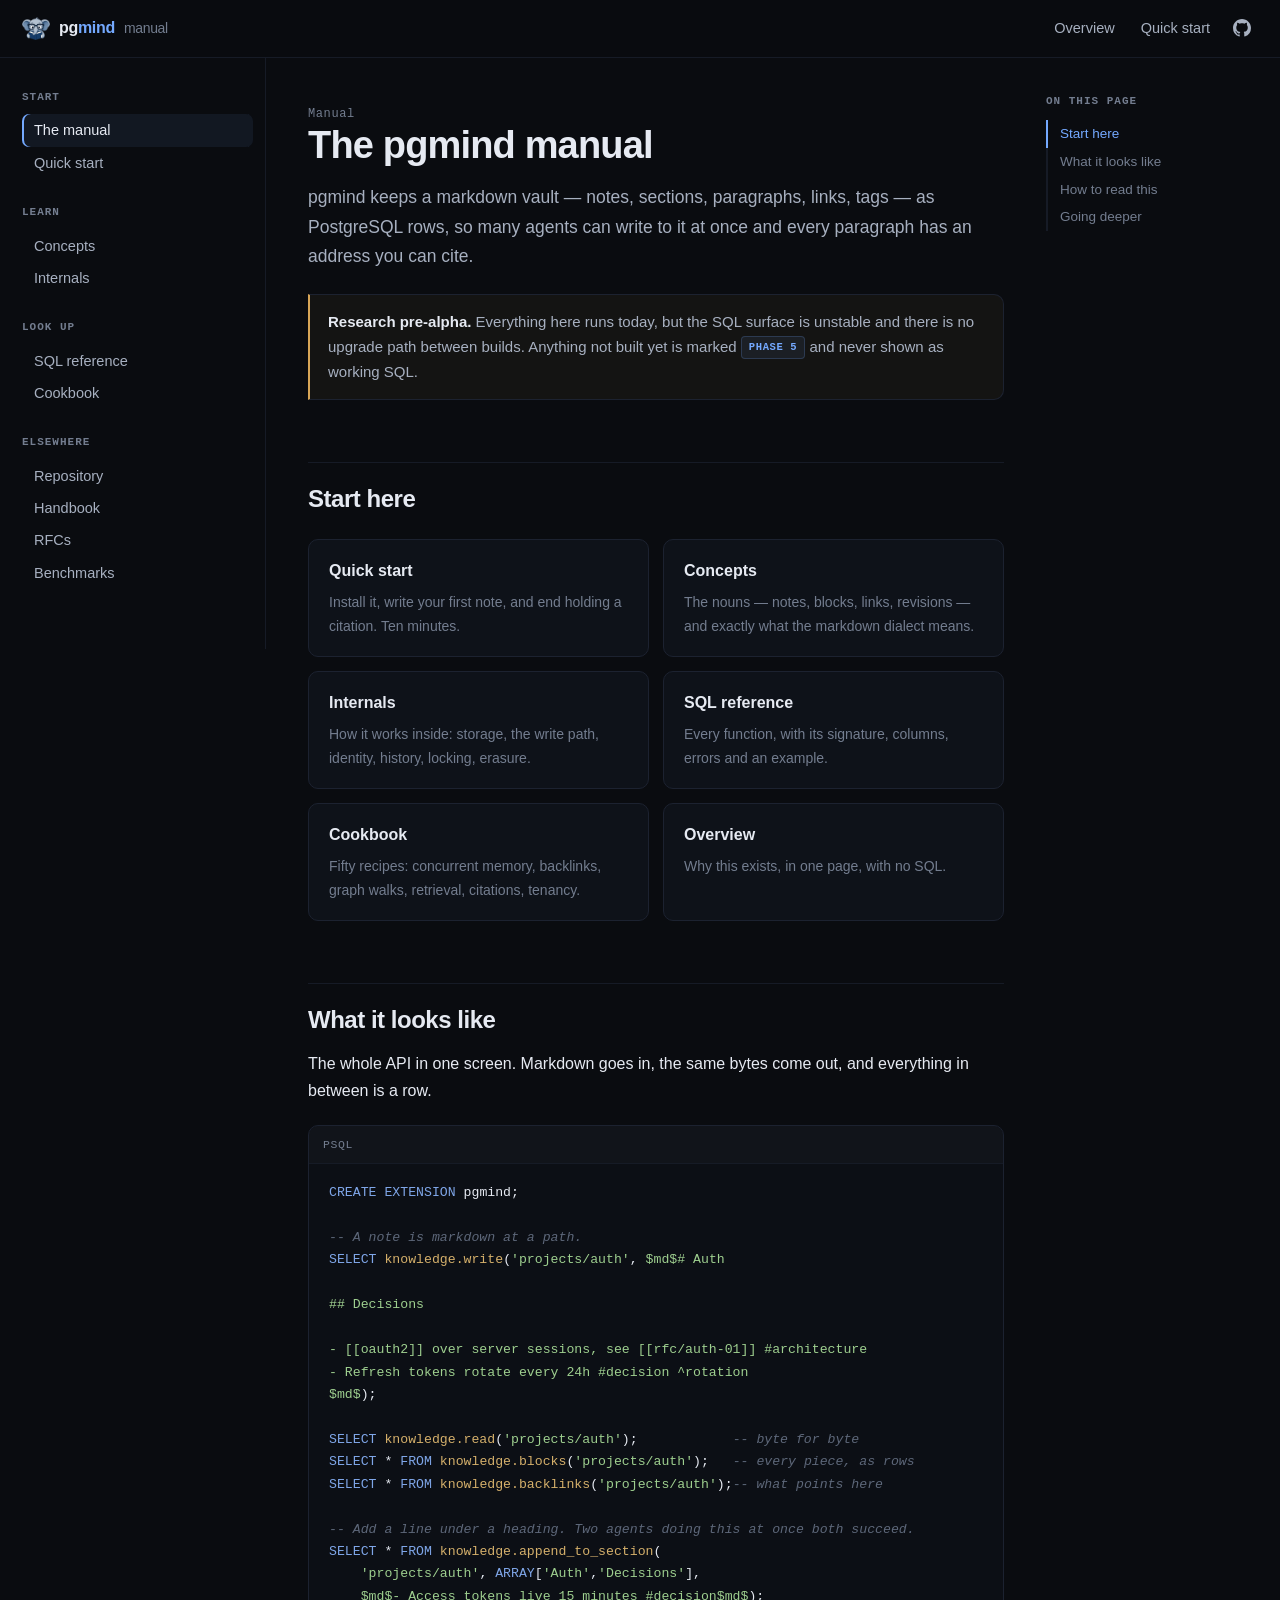
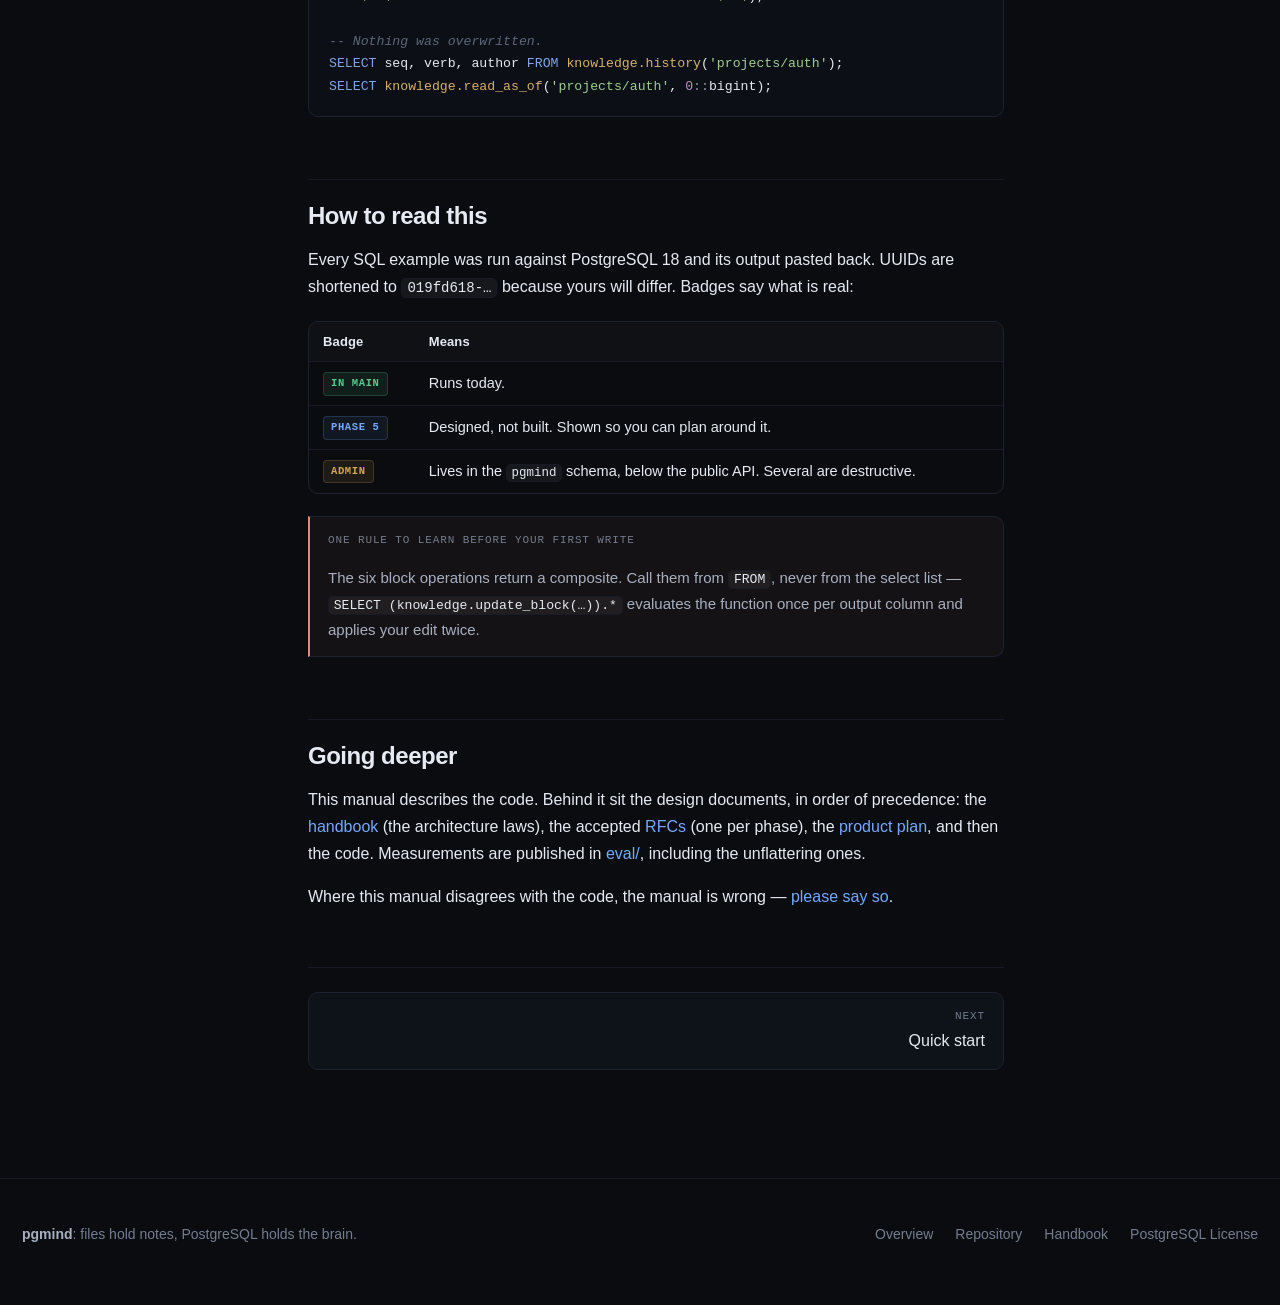
==== website/docs/index.html @ fa75dfe1 "feat: update docs and website" ====
<!doctype html>
<html lang="en">
<head>
<meta charset="utf-8">
<meta name="viewport" content="width=device-width, initial-scale=1">

<title>The pgmind manual</title>
<meta name="description" content="The pgmind user manual: quick start, the vault model, how it works inside, a complete SQL reference, and a cookbook of recipes.">
<link rel="canonical" href="https://marosilabs.github.io/pgmind/docs/">
<meta name="author" content="Marosi Labs">
<meta name="robots" content="index, follow, max-snippet:-1, max-image-preview:large">

<meta name="theme-color" content="#0a0c10">
<meta name="color-scheme" content="dark">
<link rel="icon" href="../assets/favicon.png" type="image/png" sizes="180x180">
<link rel="apple-touch-icon" href="../assets/favicon.png">
<link rel="stylesheet" href="docs.css">

<meta property="og:type" content="article">
<meta property="og:site_name" content="pgmind">
<meta property="og:locale" content="en_US">
<meta property="og:url" content="https://marosilabs.github.io/pgmind/docs/">
<meta property="og:title" content="The pgmind manual">
<meta property="og:description" content="Quick start, the vault model, the internals, a complete SQL reference, and a cookbook — for a markdown knowledge vault stored as PostgreSQL rows.">
<meta property="og:image" content="https://marosilabs.github.io/pgmind/assets/og.png">
<meta name="twitter:card" content="summary_large_image">
<meta name="twitter:title" content="The pgmind manual">
<meta name="twitter:description" content="Quick start, the vault model, the internals, a complete SQL reference, and a cookbook.">
<meta name="twitter:image" content="https://marosilabs.github.io/pgmind/assets/og.png">
</head>
<body>

<a class="skip" href="#doc">Skip to content</a>

<svg class="sprite" aria-hidden="true">
  <symbol id="gh" viewBox="0 0 16 16">
    <path fill="currentColor" d="M8 0c4.42 0 8 3.58 8 8a8.013 8.013 0 0 1-5.45 7.59c-.4.08-.55-.17-.55-.38 0-.27.01-1.13.01-2.2 0-.75-.25-1.23-.54-1.48 1.78-.2 3.65-.88 3.65-3.95 0-.88-.31-1.59-.82-2.15.08-.2.36-1.02-.08-2.12 0 0-.67-.22-2.2.82-.64-.18-1.32-.27-2-.27s-1.36.09-2 .27c-1.53-1.03-2.2-.82-2.2-.82-.44 1.1-.16 1.92-.08 2.12-.51.56-.82 1.28-.82 2.15 0 3.06 1.86 3.75 3.64 3.95-.23.2-.44.55-.51 1.07-.46.21-1.61.55-2.33-.66-.15-.24-.6-.83-1.23-.82-.67.01-.27.38.01.53.34.19.73.9.82 1.13.16.45.68 1.31 2.69.94 0 .67.01 1.3.01 1.49 0 .21-.15.45-.55.38A7.995 7.995 0 0 1 0 8c0-4.42 3.58-8 8-8Z"/>
  </symbol>
  <symbol id="copy" viewBox="0 0 16 16">
    <path fill="none" stroke="currentColor" stroke-width="1.4" stroke-linejoin="round"
          d="M5.7 5.7h7.1v7.1H5.7zM10.3 5.7V3.2H3.2v7.1h2.5"/>
  </symbol>
  <symbol id="check" viewBox="0 0 16 16">
    <path fill="none" stroke="currentColor" stroke-width="1.7" stroke-linecap="round"
          stroke-linejoin="round" d="m3.4 8.4 3 3 6.2-7"/>
  </symbol>
  <symbol id="menu" viewBox="0 0 16 16">
    <path fill="none" stroke="currentColor" stroke-width="1.5" stroke-linecap="round"
          d="M2.5 4.5h11M2.5 8h11M2.5 11.5h11"/>
  </symbol>
</svg>

<header class="site-head">
  <div class="head-inner">
    <button class="side-toggle" type="button" aria-expanded="false" aria-controls="side" aria-label="Navigation">
      <svg width="16" height="16" aria-hidden="true"><use href="#menu"/></svg>
    </button>
    <a class="brand" href="../" aria-label="pgmind home">
      <img src="../assets/mark.png" alt="" width="28" height="24">
      <span><b>pg</b>mind</span>
      <span class="in">manual</span>
    </a>
    <nav class="head-nav">
      <a href="../">Overview</a>
      <a href="quickstart.html">Quick start</a>
      <a class="icon-link" href="https://github.com/MarosiLabs/pgmind" aria-label="Repository on GitHub">
        <svg width="18" height="18" aria-hidden="true"><use href="#gh"/></svg>
      </a>
    </nav>
  </div>
</header>

<div class="docs-shell">

  <aside class="docs-side" id="side">
    <nav aria-label="Manual">
      <h2>Start</h2>
      <ul>
        <li><a href="index.html">The manual</a></li>
        <li><a href="quickstart.html">Quick start</a></li>
      </ul>

      <h2>Learn</h2>
      <ul>
        <li><a href="concepts.html">Concepts</a></li>
        <li><a href="internals.html">Internals</a></li>
      </ul>

      <h2>Look up</h2>
      <ul>
        <li><a href="sql.html">SQL reference</a></li>
        <li><a href="cookbook.html">Cookbook</a></li>
      </ul>

      <h2>Elsewhere</h2>
      <ul>
        <li><a href="https://github.com/MarosiLabs/pgmind">Repository</a></li>
        <li><a href="https://github.com/MarosiLabs/pgmind/blob/main/docs/PGMIND.md">Handbook</a></li>
        <li><a href="https://github.com/MarosiLabs/pgmind/tree/main/docs/rfcs">RFCs</a></li>
        <li><a href="https://github.com/MarosiLabs/pgmind/tree/main/eval/published">Benchmarks</a></li>
      </ul>
    </nav>
  </aside>

  <main class="docs-main" id="doc">
    <p class="crumbs">Manual</p>
    <h1>The pgmind manual</h1>
    <p class="lede">
      pgmind keeps a markdown vault — notes, sections, paragraphs, links, tags —
      as PostgreSQL rows, so many agents can write to it at once and every
      paragraph has an address you can cite.
    </p>

    <div class="note-box warn">
      <p>
        <b>Research pre-alpha.</b> Everything here runs today, but the SQL surface
        is unstable and there is no upgrade path between builds. Anything not
        built yet is marked <span class="badge next">Phase 5</span> and never
        shown as working SQL.
      </p>
    </div>

    <h2 id="start">Start here</h2>

    <div class="cards">
      <a href="quickstart.html">
        <b>Quick start</b>
        <span>Install it, write your first note, and end holding a citation.
              Ten minutes.</span>
      </a>
      <a href="concepts.html">
        <b>Concepts</b>
        <span>The nouns — notes, blocks, links, revisions — and exactly what the
              markdown dialect means.</span>
      </a>
      <a href="internals.html">
        <b>Internals</b>
        <span>How it works inside: storage, the write path, identity, history,
              locking, erasure.</span>
      </a>
      <a href="sql.html">
        <b>SQL reference</b>
        <span>Every function, with its signature, columns, errors and an
              example.</span>
      </a>
      <a href="cookbook.html">
        <b>Cookbook</b>
        <span>Fifty recipes: concurrent memory, backlinks, graph walks,
              retrieval, citations, tenancy.</span>
      </a>
      <a href="../">
        <b>Overview</b>
        <span>Why this exists, in one page, with no SQL.</span>
      </a>
    </div>

    <h2 id="shape">What it looks like</h2>
    <p>
      The whole API in one screen. Markdown goes in, the same bytes come out, and
      everything in between is a row.
    </p>

    <div class="code">
      <div class="cap">psql</div>
<pre><code class="sql">CREATE EXTENSION pgmind;

-- A note is markdown at a path.
SELECT knowledge.write('projects/auth', $md$# Auth

## Decisions

- [[oauth2]] over server sessions, see [[rfc/auth-01]] #architecture
- Refresh tokens rotate every 24h #decision ^rotation
$md$);

SELECT knowledge.read('projects/auth');            -- byte for byte
SELECT * FROM knowledge.blocks('projects/auth');   -- every piece, as rows
SELECT * FROM knowledge.backlinks('projects/auth');-- what points here

-- Add a line under a heading. Two agents doing this at once both succeed.
SELECT * FROM knowledge.append_to_section(
    'projects/auth', ARRAY['Auth','Decisions'],
    $md$- Access tokens live 15 minutes #decision$md$);

-- Nothing was overwritten.
SELECT seq, verb, author FROM knowledge.history('projects/auth');
SELECT knowledge.read_as_of('projects/auth', 0::bigint);</code></pre>
    </div>

    <h2 id="how-to-read">How to read this</h2>

    <p>
      Every SQL example was run against PostgreSQL&nbsp;18 and its output pasted
      back. UUIDs are shortened to <code>019fd618-…</code> because yours will
      differ. Badges say what is real:
    </p>

    <div class="table-scroll">
    <table>
      <thead><tr><th scope="col">Badge</th><th scope="col">Means</th></tr></thead>
      <tbody>
        <tr><td><span class="badge ok">In main</span></td>
            <td>Runs today.</td></tr>
        <tr><td><span class="badge next">Phase 5</span></td>
            <td>Designed, not built. Shown so you can plan around it.</td></tr>
        <tr><td><span class="badge admin">Admin</span></td>
            <td>Lives in the <code>pgmind</code> schema, below the public API.
                Several are destructive.</td></tr>
      </tbody>
    </table>
    </div>

    <div class="note-box trap">
      <span class="lbl">One rule to learn before your first write</span>
      <p>
        The six block operations return a composite. Call them from
        <code>FROM</code>, never from the select list —
        <code>SELECT (knowledge.update_block(…)).*</code> evaluates the function
        once per output column and applies your edit twice.
      </p>
    </div>

    <h2 id="deeper">Going deeper</h2>
    <p>
      This manual describes the code. Behind it sit the design documents, in
      order of precedence: the
      <a href="https://github.com/MarosiLabs/pgmind/blob/main/docs/PGMIND.md">handbook</a>
      (the architecture laws), the accepted
      <a href="https://github.com/MarosiLabs/pgmind/tree/main/docs/rfcs">RFCs</a>
      (one per phase), the
      <a href="https://github.com/MarosiLabs/pgmind/blob/main/docs/PRODUCT-PLAN.md">product plan</a>,
      and then the code. Measurements are published in
      <a href="https://github.com/MarosiLabs/pgmind/tree/main/eval/published">eval/</a>,
      including the unflattering ones.
    </p>
    <p>
      Where this manual disagrees with the code, the manual is wrong —
      <a href="https://github.com/MarosiLabs/pgmind/issues">please say so</a>.
    </p>

    <nav class="page-nav" aria-label="Page">
      <a class="next" href="quickstart.html">
        <span>Next</span>
        Quick start
      </a>
    </nav>
  </main>

  <aside class="docs-toc" aria-label="On this page"><nav id="toc"></nav></aside>
</div>

<footer class="site-foot">
  <div class="foot-inner">
    <p><b>pgmind</b>: files hold notes, PostgreSQL holds the brain.</p>
    <p class="foot-links">
      <a href="../">Overview</a>
      <a href="https://github.com/MarosiLabs/pgmind">Repository</a>
      <a href="https://github.com/MarosiLabs/pgmind/blob/main/docs/PGMIND.md">Handbook</a>
      <a href="https://github.com/MarosiLabs/pgmind/blob/main/LICENSE">PostgreSQL License</a>
    </p>
  </div>
</footer>

<script src="docs.js" defer></script>
</body>
</html>
---- website/docs/docs.css ----
/* pgmind — the manual
   ---------------------------------------------------------------
   Same tokens as the landing page (styles.css), duplicated rather than
   imported: @import is render-blocking and would drag in landing-only
   rules that fight the three-column shell below. Keep the two blocks in
   sync by hand — they are short and they change almost never. */

:root {
  --bg:        #0a0c10;
  --bg-raise:  #0e1219;
  --bg-code:   #0c0f15;
  --line:      #1c2230;
  --line-soft: #161b26;

  --ink:       #e6eaf2;
  --ink-dim:   #a7b0c0;
  --ink-mute:  #737d8f;

  --accent:    #74a9ff;
  --accent-2:  #4c8dff;
  --on-accent: #06101f;

  --ok:        #57c98b;
  --warn:      #d8a657;

  --r: 10px;

  --side-w: 244px;
  --toc-w:  212px;
  --main-w: 760px;
  --head-h: 58px;

  --sans: ui-sans-serif, -apple-system, BlinkMacSystemFont, "Segoe UI", Inter,
          Roboto, "Helvetica Neue", Arial, sans-serif;
  --mono: ui-monospace, SFMono-Regular, "SF Mono", Menlo, Consolas,
          "Liberation Mono", monospace;
}

*, *::before, *::after { box-sizing: border-box; }

html { -webkit-text-size-adjust: 100%; scroll-behavior: smooth; }
@media (prefers-reduced-motion: reduce) { html { scroll-behavior: auto; } }

body {
  margin: 0;
  background: var(--bg);
  color: var(--ink);
  font-family: var(--sans);
  font-size: 16px;
  line-height: 1.68;
  -webkit-font-smoothing: antialiased;
  text-rendering: optimizeLegibility;
}

a { color: var(--accent); text-decoration: none; }
a:hover { text-decoration: underline; text-underline-offset: 3px; }
img { max-width: 100%; height: auto; }

:focus-visible { outline: 2px solid var(--accent); outline-offset: 3px; border-radius: 4px; }

.skip {
  position: absolute; left: -9999px; top: 0; z-index: 50;
  background: var(--accent); color: var(--on-accent);
  padding: 10px 16px; border-radius: 0 0 var(--r) 0; font-weight: 600;
}
.skip:focus { left: 0; }

.sprite { position: absolute; width: 0; height: 0; overflow: hidden; }

/* ---------------------------------------------------------------- header */

.site-head {
  position: sticky; top: 0; z-index: 30;
  height: var(--head-h);
  background: color-mix(in srgb, var(--bg) 86%, transparent);
  backdrop-filter: saturate(160%) blur(12px);
  border-bottom: 1px solid var(--line-soft);
}
.head-inner {
  display: flex; align-items: center; gap: 18px; height: 100%;
  padding-inline: 22px;
}

.brand {
  display: inline-flex; align-items: center; gap: 9px;
  color: var(--ink); font-size: 16px; letter-spacing: -0.02em; font-weight: 600;
  flex: none;
}
.brand:hover { text-decoration: none; }
.brand img { width: 28px; height: auto; }
.brand span { color: var(--accent); }
.brand b { font-weight: 600; color: var(--ink); }
.brand .in { color: var(--ink-mute); font-weight: 500; font-size: 14px; }

.head-nav { display: flex; align-items: center; gap: 6px; margin-left: auto; }
.head-nav a:not(.icon-link) {
  color: var(--ink-dim); font-size: 14.5px; padding: 6px 10px; border-radius: 7px;
}
.head-nav a:not(.icon-link):hover { color: var(--ink); background: #ffffff0d; text-decoration: none; }

.icon-link {
  display: inline-flex; align-items: center; justify-content: center;
  width: 32px; height: 32px; border-radius: 7px; color: var(--ink-dim);
}
.icon-link:hover { color: var(--ink); background: #ffffff0d; text-decoration: none; }

/* The sidebar toggle only exists on narrow screens. */
.side-toggle {
  display: none; appearance: none; background: none; border: 1px solid var(--line);
  color: var(--ink-dim); border-radius: 7px; width: 34px; height: 34px;
  align-items: center; justify-content: center; cursor: pointer; flex: none;
}
.side-toggle:hover { color: var(--ink); background: #ffffff0d; }

/* ----------------------------------------------------------------- shell */

.docs-shell {
  display: grid;
  grid-template-columns: var(--side-w) minmax(0, 1fr) var(--toc-w);
  gap: 0 42px;
  max-width: 1400px;
  margin-inline: auto;
  padding-inline: 22px;
  align-items: start;
}

/* --------------------------------------------------------------- sidebar */

.docs-side {
  position: sticky; top: var(--head-h);
  max-height: calc(100vh - var(--head-h));
  overflow-y: auto; overscroll-behavior: contain;
  padding: 30px 12px 60px 0;
  border-right: 1px solid var(--line-soft);
  scrollbar-width: thin;
}
.docs-side h2 {
  margin: 24px 0 8px; font-size: 11px; font-weight: 600;
  letter-spacing: 0.09em; text-transform: uppercase; color: var(--ink-mute);
  font-family: var(--mono);
}
.docs-side h2:first-child { margin-top: 0; }
.docs-side ul { list-style: none; margin: 0; padding: 0; }
.docs-side a {
  display: block; padding: 6px 12px; border-radius: 7px;
  color: var(--ink-dim); font-size: 14.5px; line-height: 1.4;
}
.docs-side a:hover { color: var(--ink); background: #ffffff0a; text-decoration: none; }
.docs-side a[aria-current="page"] {
  color: var(--ink); background: #74a9ff14;
  box-shadow: inset 2px 0 0 var(--accent);
}
.docs-side .sub { padding-left: 12px; margin: 2px 0 6px; }
.docs-side .sub a { font-size: 13.5px; padding: 4px 12px; color: var(--ink-mute); }

/* ------------------------------------------------------------------- toc */

.docs-toc {
  position: sticky; top: var(--head-h);
  max-height: calc(100vh - var(--head-h));
  overflow-y: auto; overscroll-behavior: contain;
  padding: 34px 0 60px;
  scrollbar-width: thin;
}
.docs-toc p {
  margin: 0 0 10px; font-family: var(--mono); font-size: 11px; font-weight: 600;
  letter-spacing: 0.09em; text-transform: uppercase; color: var(--ink-mute);
}
.docs-toc ul { list-style: none; margin: 0; padding: 0; }
.docs-toc a {
  display: block; padding: 4px 0 4px 12px;
  border-left: 2px solid var(--line-soft);
  color: var(--ink-mute); font-size: 13.5px; line-height: 1.45;
}
.docs-toc a:hover { color: var(--ink-dim); text-decoration: none; }
.docs-toc a.on { color: var(--accent); border-left-color: var(--accent); }
.docs-toc a.in { color: var(--ink-dim); }
.docs-toc .l3 { padding-left: 24px; font-size: 13px; }

/* Sub-entries stay collapsed until the reader is inside their section. The SQL
   reference has 45 of them; listing all at once is a wall, not a map. */
.toc-sub { display: none; }
.toc-sub.open { display: block; }

/* ------------------------------------------------------------------ main */

.docs-main {
  min-width: 0;
  max-width: var(--main-w);
  padding: 30px 0 88px;
}

.crumbs {
  margin: 0 0 12px; font-family: var(--mono); font-size: 12px;
  letter-spacing: 0.05em; color: var(--ink-mute);
}
.crumbs a { color: var(--ink-mute); }
.crumbs a:hover { color: var(--ink-dim); }

.docs-main h1 {
  margin: 0; font-size: clamp(29px, 4.4vw, 38px); font-weight: 640;
  line-height: 1.14; letter-spacing: -0.022em;
}
.lede {
  margin: 16px 0 0; font-size: 17.5px; color: var(--ink-dim); text-wrap: pretty;
}

.docs-main h2 {
  margin: 62px 0 0; padding-top: 22px;
  border-top: 1px solid var(--line-soft);
  font-size: 24px; font-weight: 620; line-height: 1.2; letter-spacing: -0.02em;
  scroll-margin-top: calc(var(--head-h) + 16px);
}
.docs-main h3 {
  margin: 38px 0 0; font-size: 18px; font-weight: 600; line-height: 1.3;
  letter-spacing: -0.015em;
  scroll-margin-top: calc(var(--head-h) + 16px);
}
.docs-main h4 {
  margin: 28px 0 0; font-size: 15.5px; font-weight: 600; color: var(--ink-dim);
  scroll-margin-top: calc(var(--head-h) + 16px);
}

.docs-main p { margin: 16px 0 0; text-wrap: pretty; }
.docs-main ul, .docs-main ol { margin: 16px 0 0; padding-left: 24px; }
.docs-main li { margin-top: 7px; }
.docs-main li > ul, .docs-main li > ol { margin-top: 6px; }
.docs-main strong { color: var(--ink); font-weight: 620; }
.docs-main hr { margin: 44px 0 0; border: 0; border-top: 1px solid var(--line-soft); }

/* An anchor link on every heading, injected by docs.js. */
.anchor {
  margin-left: 9px; color: var(--line); font-weight: 400;
  opacity: 0; transition: opacity 0.12s ease;
}
h2:hover .anchor, h3:hover .anchor, .anchor:focus-visible { opacity: 1; color: var(--ink-mute); }

/* ------------------------------------------------------------------ code */

code {
  font-family: var(--mono); font-size: 0.875em; color: var(--ink);
  background: #ffffff0d; border: 1px solid var(--line-soft);
  border-radius: 5px; padding: 0.08em 0.36em;
  overflow-wrap: break-word;
}
.nowrap { white-space: nowrap; }

.code {
  position: relative; margin: 20px 0 0;
  background: var(--bg-code); border: 1px solid var(--line);
  border-radius: 10px; overflow: hidden;
}
.code > .cap {
  display: flex; align-items: center; gap: 8px;
  padding: 9px 14px; border-bottom: 1px solid var(--line-soft);
  background: #ffffff05;
  font-family: var(--mono); font-size: 11.5px; letter-spacing: 0.05em;
  text-transform: uppercase; color: var(--ink-mute);
}
.code pre { margin: 0; padding: 18px 20px; overflow-x: auto; }
.code pre + pre { border-top: 1px dashed var(--line-soft); }
pre {
  font-family: var(--mono); font-size: 13.2px; line-height: 1.7; tab-size: 4;
}
pre code {
  background: none; border: 0; padding: 0; font-size: inherit;
  color: var(--ink); white-space: pre;
}
/* Query output: same block, quieter, so the eye separates it from input. */
pre.out code { color: var(--ink-mute); }

.copy {
  position: absolute; top: 8px; right: 8px; z-index: 2;
  display: inline-flex; align-items: center; justify-content: center;
  width: 30px; height: 30px; border-radius: 7px;
  background: #ffffff0a; border: 1px solid var(--line);
  color: var(--ink-mute); cursor: pointer;
  opacity: 0; transition: opacity 0.14s ease, color 0.14s ease;
}
.code:hover .copy, .copy:focus-visible { opacity: 1; }
.copy:hover { color: var(--ink); background: #ffffff14; }
.copy.done { color: var(--ok); border-color: #57c98b44; opacity: 1; }
.code:has(> .cap) .copy { top: 40px; }

/* syntax — identical palette to the landing page */
.tok-comment { color: #5d6779; font-style: italic; }
.tok-string  { color: #9ecf8f; }
.tok-keyword { color: #7fa6e8; }
.tok-fn      { color: #d5b06b; }
.tok-num     { color: #c78ad4; }
.tok-op      { color: #8892a4; }
.tok-err     { color: #e08a7a; }

/* --------------------------------------------------------------- callouts */

.note-box {
  margin: 22px 0 0; padding: 14px 18px;
  border: 1px solid var(--line); border-left-width: 2px;
  border-left-color: var(--accent);
  border-radius: 0 var(--r) var(--r) 0;
  background: #74a9ff0a; font-size: 15px; color: var(--ink-dim);
}
.note-box > :first-child { margin-top: 0; }
.note-box b, .note-box strong { color: var(--ink); }
.note-box.warn { border-left-color: var(--warn); background: #d8a6570d; }
.note-box.trap { border-left-color: #e08a7a; background: #e08a7a0d; }
.note-box .lbl {
  display: block; font-family: var(--mono); font-size: 11px; letter-spacing: 0.08em;
  text-transform: uppercase; color: var(--ink-mute); margin-bottom: 4px;
}

/* ------------------------------------------------------------- details */

/* Depth on demand. The rule for using it: the page must read completely and
   correctly with every one of these closed. What goes inside is the "why",
   the edge case, and the proof — never a step the reader needs. */
.more {
  margin: 20px 0 0;
  border: 1px solid var(--line); border-radius: var(--r);
  background: #ffffff04;
}
.more > summary {
  padding: 11px 16px; cursor: pointer; list-style: none;
  color: var(--ink-dim); font-size: 14.5px; font-weight: 550;
  display: flex; align-items: center; gap: 9px;
}
.more > summary::-webkit-details-marker { display: none; }
.more > summary::before {
  content: ""; flex: none;
  width: 0; height: 0;
  border-left: 5px solid var(--ink-mute);
  border-top: 4px solid transparent; border-bottom: 4px solid transparent;
  transition: transform 0.15s ease;
}
.more[open] > summary::before { transform: rotate(90deg); }
.more > summary:hover { color: var(--ink); }
.more[open] > summary { border-bottom: 1px solid var(--line-soft); }
.more > :not(summary) { margin-inline: 16px; }
.more > :not(summary):first-of-type { margin-top: 14px; }
.more > :last-child { margin-bottom: 16px; }
.more .code { margin-inline: 0; }

@media (prefers-reduced-motion: reduce) { .more > summary::before { transition: none; } }

/* --------------------------------------------------------------- badges */

.badge {
  display: inline-block;
  font-family: var(--mono); font-size: 10.5px; letter-spacing: 0.06em;
  text-transform: uppercase; font-weight: 600;
  padding: 2px 7px; border-radius: 4px; vertical-align: 2px;
  white-space: nowrap;
}
.badge.ok    { color: var(--ok);      background: #57c98b1a; border: 1px solid #57c98b33; }
.badge.next  { color: var(--accent);  background: #74a9ff14; border: 1px solid #74a9ff33; }
.badge.admin { color: var(--warn);    background: #d8a6571a; border: 1px solid #d8a65733; }
.badge.err   { color: #e08a7a;        background: #e08a7a14; border: 1px solid #e08a7a33; }

/* ---------------------------------------------------------------- tables */

.table-scroll { margin: 20px 0 0; overflow-x: auto; border-radius: var(--r); border: 1px solid var(--line); }
.table-scroll table { margin: 0; border: 0; border-radius: 0; }
table {
  width: 100%; border-collapse: collapse; margin: 20px 0 0;
  font-size: 14.5px; border: 1px solid var(--line); border-radius: var(--r);
}
th, td {
  text-align: left; vertical-align: top;
  padding: 9px 14px; border-bottom: 1px solid var(--line-soft);
}
th {
  background: #ffffff05; color: var(--ink); font-weight: 600;
  font-size: 13px; letter-spacing: 0.01em; white-space: nowrap;
}
tbody tr:last-child td { border-bottom: 0; }
td code, th code { font-size: 0.86em; }
td p:first-child { margin-top: 0; }

/* ------------------------------------------------------------------ cards */

.cards {
  display: grid; grid-template-columns: repeat(2, 1fr); gap: 14px;
  margin: 26px 0 0;
}
.cards a {
  display: block; padding: 18px 20px;
  background: var(--bg-raise); border: 1px solid var(--line);
  border-radius: var(--r); color: var(--ink);
  transition: border-color 0.15s ease, background 0.15s ease;
}
.cards a:hover { text-decoration: none; border-color: #2c3547; background: #131824; }
.cards b { display: block; font-size: 16px; font-weight: 620; }
.cards span { display: block; margin-top: 6px; color: var(--ink-mute); font-size: 14px; }

/* ------------------------------------------------------ reference entries */

.fn {
  margin: 34px 0 0; padding-top: 26px;
  border-top: 1px solid var(--line-soft);
  scroll-margin-top: calc(var(--head-h) + 16px);
}
.fn > h3 { margin-top: 0; font-family: var(--mono); font-size: 17px; letter-spacing: -0.01em; }
.fn > h3 .badge { margin-left: 8px; }
.fn .sig {
  margin: 14px 0 0; padding: 12px 16px;
  background: var(--bg-code); border: 1px solid var(--line); border-radius: 8px;
  overflow-x: auto;
}
.fn .sig code { background: none; border: 0; padding: 0; font-size: 13px; white-space: pre; }
.fn .purpose { margin-top: 14px; color: var(--ink-dim); }
.fn h4 { color: var(--ink-mute); font-family: var(--mono); font-size: 11.5px;
         letter-spacing: 0.08em; text-transform: uppercase; margin-top: 22px; }

.filter {
  display: flex; align-items: center; gap: 10px;
  margin: 24px 0 0; padding: 10px 14px;
  background: var(--bg-raise); border: 1px solid var(--line); border-radius: 8px;
}
.filter input {
  flex: 1; min-width: 0; appearance: none; background: none; border: 0;
  color: var(--ink); font: inherit; font-size: 15px; outline: none;
}
.filter input::placeholder { color: var(--ink-mute); }
.filter .count { font-family: var(--mono); font-size: 12px; color: var(--ink-mute); white-space: nowrap; }
.fn[hidden], .fn-group[hidden],
.recipe[hidden], .recipe-group[hidden] { display: none; }

/* Cookbook entries: same affordances as reference entries, lighter chrome —
   a recipe is a heading, a query and a reason, not a spec. */
.recipe { margin: 30px 0 0; scroll-margin-top: calc(var(--head-h) + 16px); }
.recipe > h3 { margin-top: 0; }
.recipe .why { margin-top: 14px; color: var(--ink-mute); font-size: 14.5px; }
.recipe .why b { color: var(--ink-dim); }

/* -------------------------------------------------------------- page nav */

.page-nav {
  display: flex; gap: 14px; margin-top: 56px; padding-top: 24px;
  border-top: 1px solid var(--line-soft);
}
.page-nav a {
  flex: 1; padding: 14px 18px;
  border: 1px solid var(--line); border-radius: var(--r);
  color: var(--ink); background: var(--bg-raise);
}
.page-nav a:hover { text-decoration: none; border-color: #2c3547; }
.page-nav a.next { text-align: right; }
.page-nav span {
  display: block; font-family: var(--mono); font-size: 11px; letter-spacing: 0.08em;
  text-transform: uppercase; color: var(--ink-mute); margin-bottom: 3px;
}

/* ---------------------------------------------------------------- footer */

.site-foot { border-top: 1px solid var(--line-soft); padding: 30px 0 44px; margin-top: 20px; }
.foot-inner {
  display: flex; flex-wrap: wrap; gap: 14px 30px;
  align-items: center; justify-content: space-between;
  max-width: 1400px; margin-inline: auto; padding-inline: 22px;
  color: var(--ink-mute); font-size: 14px;
}
.foot-inner b { color: var(--ink-dim); font-weight: 600; }
.foot-links { display: flex; flex-wrap: wrap; gap: 22px; }
.foot-links a { color: var(--ink-mute); }
.foot-links a:hover { color: var(--ink); }

/* ---------------------------------------------------------------- narrow */

@media (max-width: 1180px) {
  .docs-shell { grid-template-columns: var(--side-w) minmax(0, 1fr); gap: 0 36px; }
  .docs-toc { display: none; }
}

@media (max-width: 860px) {
  .docs-shell { grid-template-columns: minmax(0, 1fr); }
  .side-toggle { display: inline-flex; order: -1; }
  .docs-side {
    position: fixed; inset: var(--head-h) auto 0 0; z-index: 25;
    width: 280px; max-height: none; height: calc(100vh - var(--head-h));
    padding: 22px 16px 60px;
    background: var(--bg-raise); border-right: 1px solid var(--line);
    transform: translateX(-102%); transition: transform 0.2s ease;
  }
  .docs-side.open { transform: none; }
  .side-scrim {
    position: fixed; inset: var(--head-h) 0 0; z-index: 24;
    background: #00000099; border: 0; padding: 0;
  }
  .docs-main { padding-top: 24px; }
  .cards { grid-template-columns: 1fr; }
  .page-nav { flex-direction: column; }
}

@media (max-width: 560px) {
  body { font-size: 15.5px; }
  .docs-shell, .foot-inner, .head-inner { padding-inline: 16px; }
  .code pre { padding: 15px 14px; }
  pre { font-size: 12.4px; }
  .docs-main h2 { margin-top: 48px; font-size: 21px; }
  .brand .in { display: none; }
  .head-nav a:not(.icon-link) { padding: 6px 7px; font-size: 14px; }
}

@media (prefers-reduced-motion: reduce) {
  .docs-side, .copy, .anchor, .cards a { transition: none; }
}
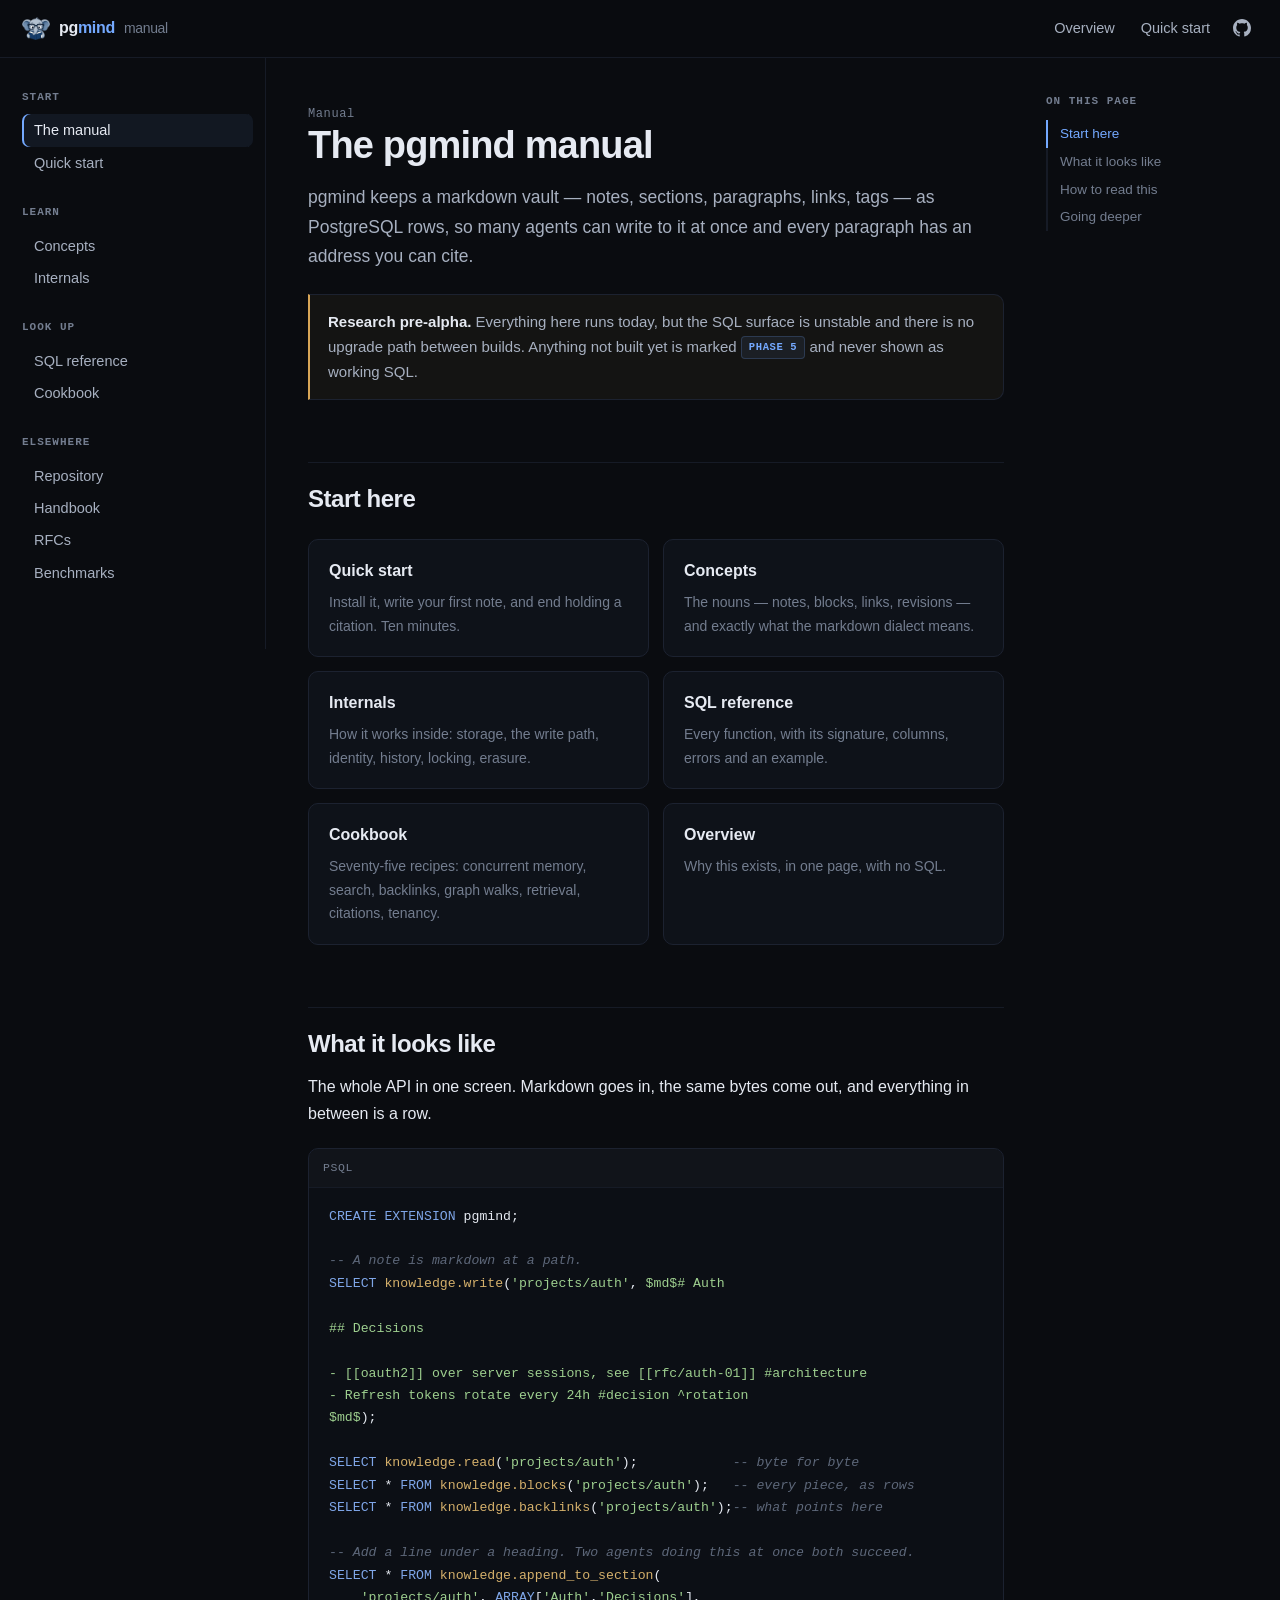
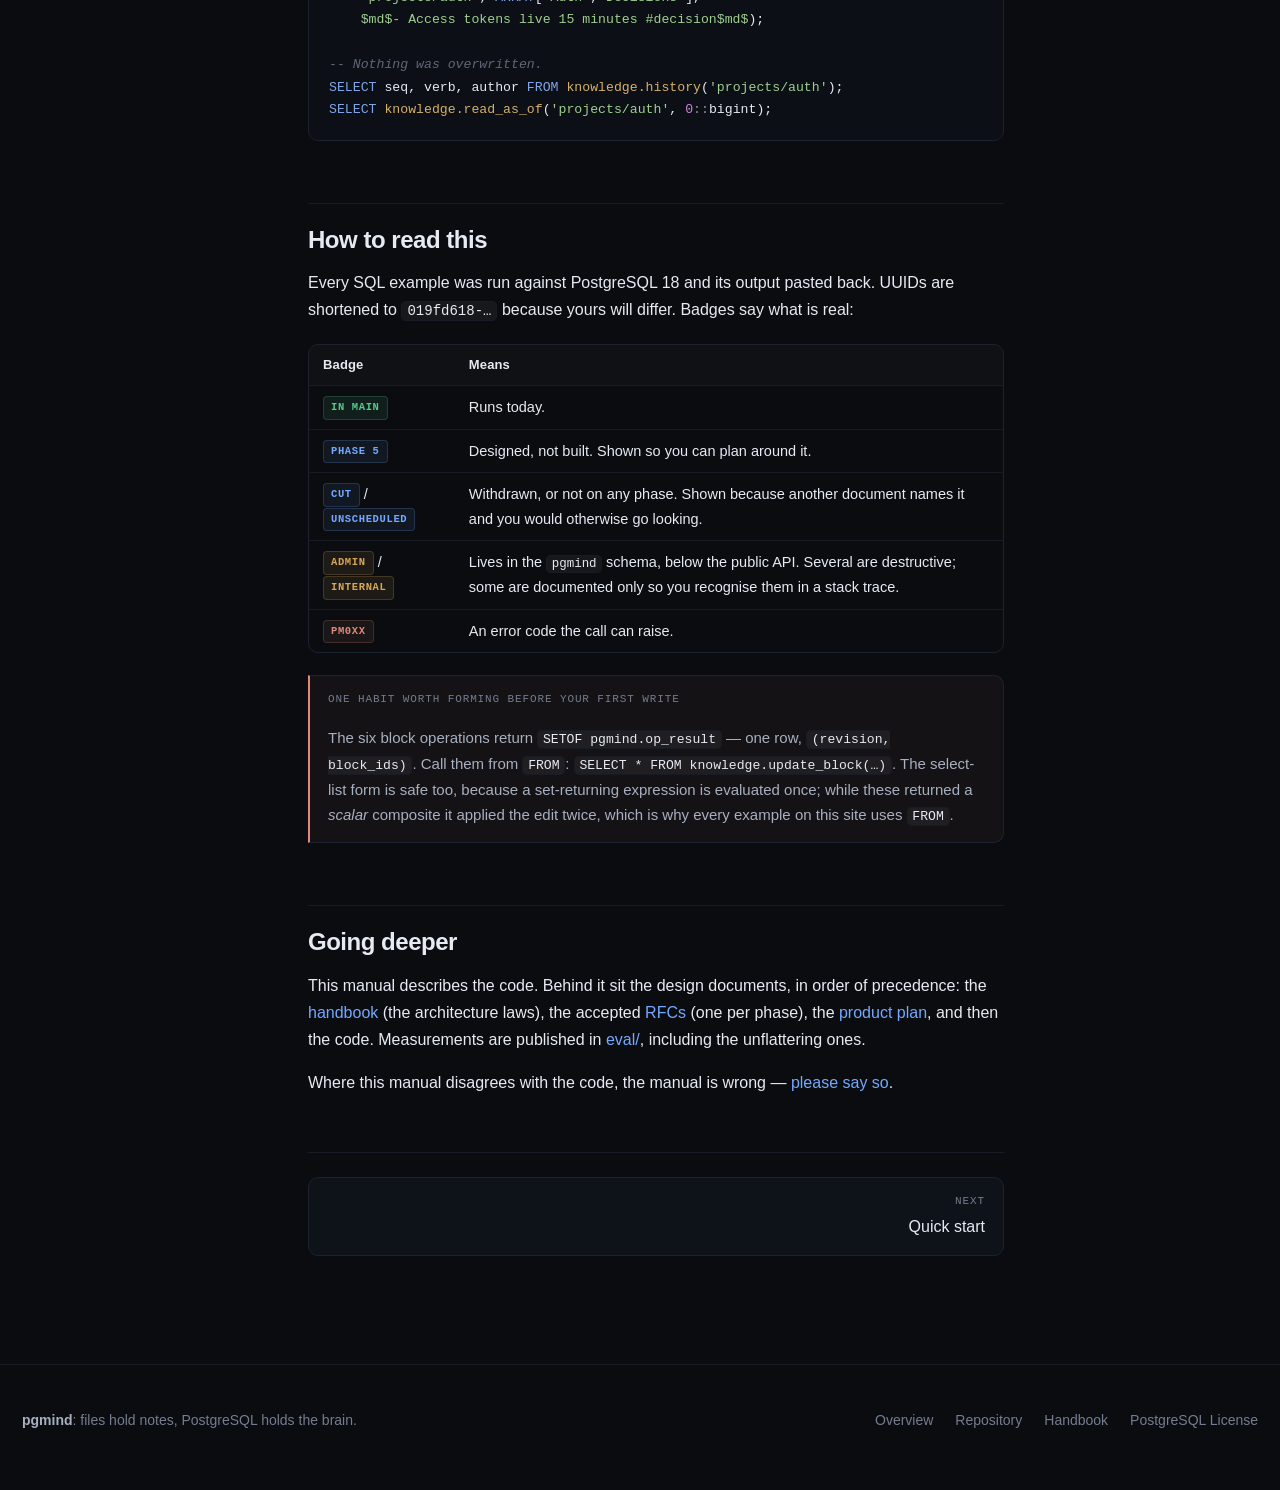
==== commit 25b2bb68: "Audit and update the manual, README and landing page against shipped behaviour; make raise_error exe" ====
--- a/website/docs/index.html
+++ b/website/docs/index.html
@@ -145,7 +145,7 @@
       </a>
       <a href="cookbook.html">
         <b>Cookbook</b>
-        <span>Fifty recipes: concurrent memory, backlinks, graph walks,
+        <span>Seventy-five recipes: concurrent memory, search, backlinks, graph walks,
               retrieval, citations, tenancy.</span>
       </a>
       <a href="../">
@@ -203,20 +203,28 @@
             <td>Runs today.</td></tr>
         <tr><td><span class="badge next">Phase 5</span></td>
             <td>Designed, not built. Shown so you can plan around it.</td></tr>
-        <tr><td><span class="badge admin">Admin</span></td>
+        <tr><td><span class="badge next">Cut</span> / <span class="badge next">Unscheduled</span></td>
+            <td>Withdrawn, or not on any phase. Shown because another document
+                names it and you would otherwise go looking.</td></tr>
+        <tr><td><span class="badge admin">Admin</span> / <span class="badge admin">Internal</span></td>
             <td>Lives in the <code>pgmind</code> schema, below the public API.
-                Several are destructive.</td></tr>
+                Several are destructive; some are documented only so you
+                recognise them in a stack trace.</td></tr>
+        <tr><td><span class="badge err">PM0xx</span></td>
+            <td>An error code the call can raise.</td></tr>
       </tbody>
     </table>
     </div>
 
     <div class="note-box trap">
-      <span class="lbl">One rule to learn before your first write</span>
+      <span class="lbl">One habit worth forming before your first write</span>
       <p>
-        The six block operations return a composite. Call them from
-        <code>FROM</code>, never from the select list —
-        <code>SELECT (knowledge.update_block(…)).*</code> evaluates the function
-        once per output column and applies your edit twice.
+        The six block operations return <code>SETOF pgmind.op_result</code> — one row,
+        <code>(revision, block_ids)</code>. Call them from <code>FROM</code>:
+        <code>SELECT * FROM knowledge.update_block(…)</code>. The select-list form is
+        safe too, because a set-returning expression is evaluated once; while these
+        returned a <em>scalar</em> composite it applied the edit twice, which is why
+        every example on this site uses <code>FROM</code>.
       </p>
     </div>
 
